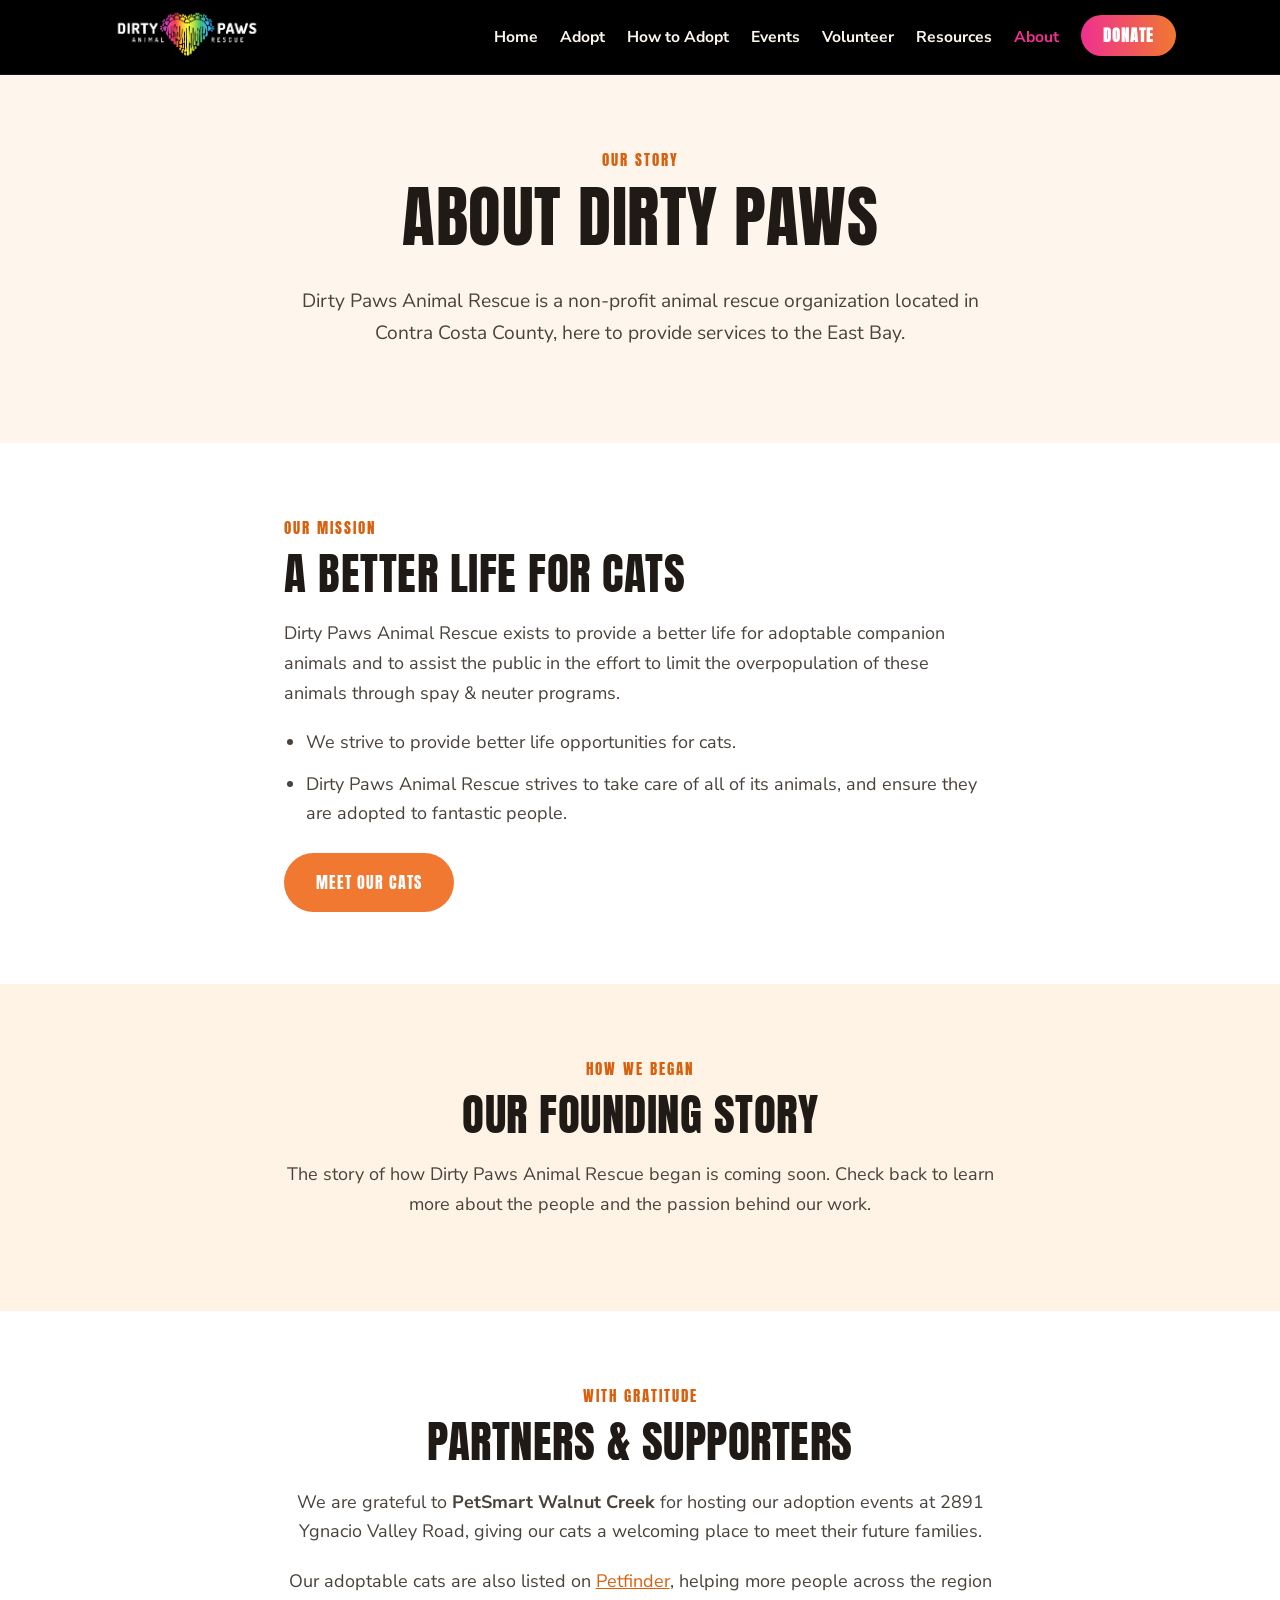
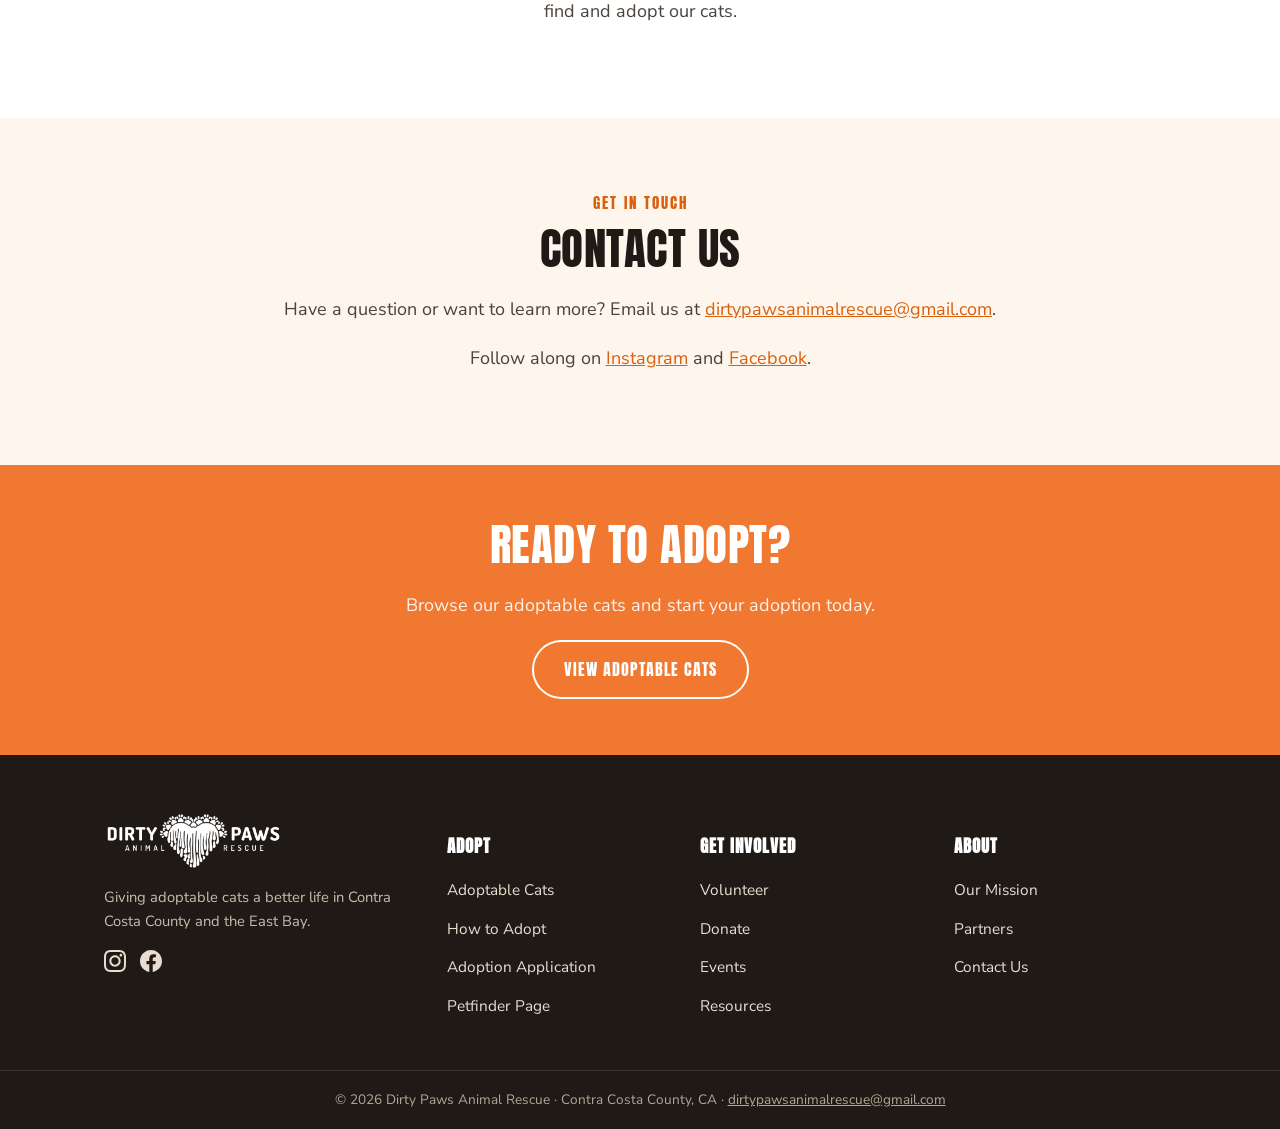
==== about/index.html @ a1828425 "Fix nav wrapping (nowrap), cache-bust assets v=3 (stale-CSS fix)" ====
<!DOCTYPE html>
<html lang="en">
<head>
  <meta charset="UTF-8">
  <meta name="viewport" content="width=device-width, initial-scale=1.0">
  <meta name="robots" content="noindex">
  <title>About Us — Dirty Paws Animal Rescue</title>
  <meta name="description" content="Dirty Paws Animal Rescue is a non-profit cat rescue in Contra Costa County, dedicated to giving adoptable cats a better life and reducing overpopulation.">
  <meta property="og:title" content="About Us — Dirty Paws Animal Rescue">
  <meta property="og:description" content="A non-profit cat rescue in Contra Costa County dedicated to giving adoptable cats a better life.">
  <meta property="og:image" content="../assets/images/cats/cat-05.jpg">
  <meta property="og:type" content="website">
  <link rel="icon" type="image/png" href="../assets/logos/logo-main.png">
  <link rel="preconnect" href="https://fonts.googleapis.com">
  <link rel="preconnect" href="https://fonts.gstatic.com" crossorigin>
  <link href="https://fonts.googleapis.com/css2?family=Anton&family=Nunito+Sans:wght@400;600;700;900&display=swap" rel="stylesheet">
  <link rel="stylesheet" href="../css/new-site.css?v=3">
</head>
<body>

  <header id="site-header"></header>

  <section class="section section-cream">
    <div class="container narrow center">
      <div class="section-label">Our Story</div>
      <h1>About Dirty Paws</h1>
      <p class="lede" style="margin-left:auto;margin-right:auto;">Dirty Paws Animal Rescue is a non-profit animal rescue organization located in Contra Costa County, here to provide services to the East Bay.</p>
    </div>
  </section>

  <!-- Mission -->
  <section class="section section-white">
    <div class="container narrow">
      <div class="section-label">Our Mission</div>
      <h2>A Better Life for Cats</h2>
      <p>Dirty Paws Animal Rescue exists to provide a better life for adoptable companion animals and to assist the public in the effort to limit the overpopulation of these animals through spay &amp; neuter programs.</p>
      <ul class="reciprocal" style="display:block;padding-left:1.2em;">
        <li style="margin-bottom:12px;">We strive to provide better life opportunities for cats.</li>
        <li>Dirty Paws Animal Rescue strives to take care of all of its animals, and ensure they are adopted to fantastic people.</li>
      </ul>
      <div class="btn-row" style="margin-top:24px;">
        <a href="../cats/" class="btn btn-primary">Meet Our Cats</a>
      </div>
    </div>
  </section>

  <!-- Founding story placeholder -->
  <section class="section section-cream-2">
    <div class="container narrow center">
      <div class="section-label">How We Began</div>
      <h2>Our Founding Story</h2>
      <p>The story of how Dirty Paws Animal Rescue began is coming soon. Check back to learn more about the people and the passion behind our work.</p>
    </div>
  </section>

  <!-- Partners -->
  <section class="section section-white" id="partners">
    <div class="container narrow center">
      <div class="section-label">With Gratitude</div>
      <h2>Partners &amp; Supporters</h2>
      <p>We are grateful to <strong>PetSmart Walnut Creek</strong> for hosting our adoption events at 2891 Ygnacio Valley Road, giving our cats a welcoming place to meet their future families.</p>
      <p>Our adoptable cats are also listed on <a href="https://www.petfinder.com/member/us/ca/brentwood/dirty-paws-animal-rescue-ca2823/" target="_blank" rel="noopener">Petfinder</a>, helping more people across the region find and adopt our cats.</p>
    </div>
  </section>

  <!-- Contact -->
  <section class="section section-cream">
    <div class="container narrow center">
      <div class="section-label">Get in Touch</div>
      <h2>Contact Us</h2>
      <p>Have a question or want to learn more? Email us at <a href="mailto:dirtypawsanimalrescue@gmail.com">dirtypawsanimalrescue@gmail.com</a>.</p>
      <p>Follow along on <a href="https://www.instagram.com/dirtypawsanimalrescue" target="_blank" rel="noopener">Instagram</a> and <a href="https://www.facebook.com/dirtypawsanimalrescue" target="_blank" rel="noopener">Facebook</a>.</p>
    </div>
  </section>

  <section class="strip">
    <div class="container">
      <h2>Ready to Adopt?</h2>
      <p>Browse our adoptable cats and start your adoption today.</p>
      <a href="../cats/" class="btn btn-outline">View Adoptable Cats</a>
    </div>
  </section>

  <footer id="site-footer"></footer>
  <script src="../js/new-site.js?v=3"></script>
</body>
</html>
---- css/new-site.css ----
/* =========================================================
   Dirty Paws Animal Rescue — new-site.css
   Street Cats Club model: warm orange on cream, Anton display,
   Nunito Sans body. Low density, generous whitespace.
   ========================================================= */

/* ---- Tokens ---- */
:root {
  --orange:       #f07830;   /* from logo heart */
  --orange-deep:  #d8600f;
  --pink:         #f03090;   /* from logo heart */
  --pink-deep:    #d81b7a;
  --yellow:       #f0d830;   /* from logo heart */
  --green:        #30a878;   /* from logo heart */
  --blue:         #30a8d8;   /* from logo heart */
  --cream:        #fef6ed;
  --cream-2:      #fef3e5;
  --white:        #ffffff;
  --ink:          #1f1a16;
  --ink-soft:     #4a423b;
  --line:         #efe2d3;
  --maxw:         1120px;
  --radius:       14px;
  --shadow:       0 6px 24px rgba(31, 26, 22, 0.08);
}

/* ---- Reset ---- */
*, *::before, *::after { box-sizing: border-box; }
html { scroll-behavior: smooth; }
body {
  margin: 0;
  font-family: "Nunito Sans", -apple-system, BlinkMacSystemFont, "Segoe UI", sans-serif;
  color: var(--ink);
  background: var(--cream);
  line-height: 1.65;
  font-size: 18px;
  -webkit-font-smoothing: antialiased;
}
img { max-width: 100%; display: block; }
a { color: var(--orange-deep); }

h1, h2, h3, .display {
  font-family: "Anton", "Arial Narrow", sans-serif;
  font-weight: 400;
  text-transform: uppercase;
  letter-spacing: 0.5px;
  line-height: 1.05;
  color: var(--ink);
  margin: 0 0 0.5em;
}
h1 { font-size: clamp(2.4rem, 6vw, 4.2rem); }
h2 { font-size: clamp(1.8rem, 4vw, 2.8rem); }
h3 { font-size: clamp(1.15rem, 2vw, 1.4rem); letter-spacing: 0.75px; }

p { margin: 0 0 1.1em; color: var(--ink-soft); }

.container { max-width: var(--maxw); margin: 0 auto; padding: 0 24px; }
.section { padding: 72px 0; }
.section-cream { background: var(--cream); }
.section-cream-2 { background: var(--cream-2); }
.section-white { background: var(--white); }
.section-label {
  font-family: "Anton", sans-serif;
  text-transform: uppercase;
  letter-spacing: 2px;
  color: var(--orange-deep);
  font-size: 0.95rem;
  margin-bottom: 10px;
}
.lede { font-size: 1.2rem; max-width: 720px; }
.center { text-align: center; }
.narrow { max-width: 760px; margin-left: auto; margin-right: auto; }

/* ---- Buttons ---- */
.btn {
  display: inline-block;
  font-family: "Anton", sans-serif;
  text-transform: uppercase;
  letter-spacing: 1px;
  text-decoration: none;
  padding: 14px 30px;
  border-radius: 40px;
  font-size: 1rem;
  transition: transform .12s ease, background .15s ease;
  border: 2px solid transparent;
}
.btn:hover { transform: translateY(-2px); }
.btn-primary { background: var(--orange); color: #fff; }
.btn-primary:hover { background: var(--orange-deep); }
.btn-outline { background: transparent; color: var(--orange-deep); border-color: var(--orange); }
.btn-outline:hover { background: var(--orange); color: #fff; }

/* ---- Header ---- */
.site-header {
  position: sticky;
  top: 0;
  z-index: 100;
  background: #000;
  backdrop-filter: blur(6px);
  border-bottom: 1px solid rgba(255,255,255,0.08);
}
.header-inner {
  display: flex;
  align-items: center;
  justify-content: space-between;
  max-width: var(--maxw);
  margin: 0 auto;
  padding: 10px 24px;
  gap: 16px;
}
.header-logo img { height: 54px; width: auto; }
.nav-links {
  list-style: none;
  display: flex;
  align-items: center;
  gap: 22px;
  margin: 0;
  padding: 0;
}
.nav-links a {
  white-space: nowrap;
  font-family: "Nunito Sans", sans-serif;
  font-weight: 700;
  color: #fef6ed;
  text-decoration: none;
  font-size: 0.98rem;
}
.nav-links a:hover, .nav-links a.active { color: var(--pink); }
.btn-donate {
  background: linear-gradient(90deg, var(--pink) 0%, var(--orange) 100%);
  color: #fff !important;
  padding: 9px 22px;
  border-radius: 40px;
  font-family: "Anton", sans-serif !important;
  text-transform: uppercase;
  letter-spacing: 1px;
}
.btn-donate:hover { background: var(--orange-deep); }
.hamburger {
  display: none;
  flex-direction: column;
  gap: 5px;
  background: none;
  border: 0;
  cursor: pointer;
  padding: 6px;
}
.hamburger span {
  width: 26px; height: 3px; background: #fef6ed; border-radius: 2px;
}

/* ---- Hero ---- */
.hero {
  position: relative;
  min-height: 560px;
  display: flex;
  align-items: center;
  color: #fff;
  background: #2a2018;
}
.hero-bg {
  position: absolute; inset: 0;
  object-fit: cover; width: 100%; height: 100%;
  opacity: 0.55;
}
.hero-overlay {
  position: absolute; inset: 0;
  background: linear-gradient(90deg, rgba(31,26,22,0.78) 0%, rgba(31,26,22,0.30) 100%);
}
.hero-content { position: relative; z-index: 2; max-width: 720px; }
.hero h1 { color: #fff; }
.hero p { color: #fde9da; font-size: 1.3rem; max-width: 560px; }
.hero .btn-row { margin-top: 20px; }

/* ---- Button row ---- */
.btn-row { display: flex; flex-wrap: wrap; gap: 14px; }

/* ---- Impact stats ---- */
.stats {
  display: grid;
  grid-template-columns: repeat(3, 1fr);
  gap: 28px;
  text-align: center;
}
.stat .num {
  font-family: "Anton", sans-serif;
  font-size: clamp(2.2rem, 5vw, 3.4rem);
  color: var(--orange-deep);
  line-height: 1;
}
.stat .label {
  text-transform: uppercase;
  letter-spacing: 1.5px;
  font-weight: 700;
  font-size: 0.9rem;
  color: var(--ink);
  margin-top: 8px;
}
.stat-note {
  text-align: center;
  font-style: italic;
  color: var(--ink-soft);
  margin-top: 26px;
  font-size: 0.95rem;
}

/* ---- 3-step numbered CTA ---- */
.steps {
  display: grid;
  grid-template-columns: repeat(3, 1fr);
  gap: 26px;
  counter-reset: step;
}
.step {
  background: var(--white);
  border: 1px solid var(--line);
  border-radius: var(--radius);
  padding: 32px 26px;
  position: relative;
}
.step .step-num {
  font-family: "Anton", sans-serif;
  font-size: 2.6rem;
  color: var(--orange);
  line-height: 1;
  margin-bottom: 10px;
}
.step h3 { margin-bottom: 8px; }
.step p { margin-bottom: 0; }
.step a { font-weight: 700; }

/* ---- Reciprocal two-column ---- */
.reciprocal {
  display: grid;
  grid-template-columns: 1fr 1fr;
  gap: 26px;
}
.reciprocal .col {
  background: var(--white);
  border: 1px solid var(--line);
  border-radius: var(--radius);
  padding: 32px;
}
.reciprocal .col h3 { color: var(--orange-deep); }
.reciprocal ul { padding-left: 1.1em; margin: 0; }
.reciprocal li { margin-bottom: 10px; color: var(--ink-soft); }

/* ---- Card grid (cats, events) ---- */
.card-grid {
  display: grid;
  grid-template-columns: repeat(auto-fill, minmax(240px, 1fr));
  gap: 22px;
}
.photo-card {
  background: var(--white);
  border: 1px solid var(--line);
  border-radius: var(--radius);
  overflow: hidden;
  box-shadow: var(--shadow);
  transition: transform .15s ease;
}
.photo-card:hover { transform: translateY(-4px); }
.photo-card img { aspect-ratio: 1 / 1; object-fit: cover; width: 100%; }
.photo-card .body { padding: 16px; }

/* ---- Cats grid ---- */
.cats-grid {
  display: grid;
  grid-template-columns: repeat(auto-fill, minmax(220px, 1fr));
  gap: 18px;
}
.cat-tile {
  display: block;
  border-radius: var(--radius);
  overflow: hidden;
  position: relative;
  border: 1px solid var(--line);
  box-shadow: var(--shadow);
  transition: transform .15s ease;
}
.cat-tile:hover { transform: translateY(-4px); }
.cat-tile img { aspect-ratio: 1 / 1; object-fit: cover; width: 100%; }
.cat-tile .cat-cta {
  position: absolute; bottom: 0; left: 0; right: 0;
  background: linear-gradient(0deg, rgba(31,26,22,0.85), rgba(31,26,22,0));
  color: #fff; padding: 28px 14px 12px;
  font-family: "Anton", sans-serif; text-transform: uppercase; letter-spacing: 1px;
  font-size: 0.95rem; opacity: 0; transition: opacity .15s ease;
}
.cat-tile:hover .cat-cta { opacity: 1; }

/* ---- Events ---- */
.event-feature {
  display: grid;
  grid-template-columns: 0.9fr 1.1fr;
  gap: 36px;
  align-items: center;
  background: var(--white);
  border: 1px solid var(--line);
  border-radius: var(--radius);
  padding: 32px;
  box-shadow: var(--shadow);
}
.event-feature img { border-radius: 10px; }
.event-meta { font-size: 1.15rem; }
.event-meta strong { display: block; font-size: 1.4rem; color: var(--ink); }

.poster-grid {
  display: grid;
  grid-template-columns: repeat(auto-fill, minmax(180px, 1fr));
  gap: 18px;
}
.poster-grid img {
  border-radius: 10px;
  border: 1px solid var(--line);
  box-shadow: var(--shadow);
}

/* ---- FAQ ---- */
.faq { max-width: 800px; margin: 0 auto; }
.faq-item {
  background: var(--white);
  border: 1px solid var(--line);
  border-radius: var(--radius);
  padding: 22px 26px;
  margin-bottom: 14px;
}
.faq-item h3 { font-size: 1.15rem; margin-bottom: 6px; }
.faq-item p { margin-bottom: 0; }

/* ---- Donate ---- */
.donate-box {
  background: var(--white);
  border: 2px solid var(--orange);
  border-radius: var(--radius);
  padding: 40px;
  text-align: center;
  max-width: 640px;
  margin: 0 auto;
}
.donate-box .paypal-btn img { max-width: 260px; margin: 0 auto 14px; }
.donate-note { font-size: 0.9rem; color: var(--ink-soft); font-style: italic; }

/* ---- Strip CTA ---- */
.strip {
  background: var(--orange);
  color: #fff;
  text-align: center;
  padding: 56px 24px;
}
.strip h2 { color: #fff; }
.strip p { color: #fff2e8; }
.strip .btn-outline { color: #fff; border-color: #fff; }
.strip .btn-outline:hover { background: #fff; color: var(--orange-deep); }

/* ---- Quick links (home) ---- */
.quick-links-grid {
  display: grid;
  grid-template-columns: repeat(3, 1fr);
  gap: 24px;
}
.quick-card {
  background: var(--white);
  border: 1px solid var(--line);
  border-radius: var(--radius);
  padding: 32px 26px;
  text-decoration: none;
  text-align: center;
  display: block;
  transition: transform .15s ease;
}
.quick-card:hover { transform: translateY(-4px); }
.quick-card img { width: 64px; height: 64px; object-fit: contain; margin: 0 auto 14px; }
.quick-card h3 { margin-bottom: 8px; }
.quick-card p { margin-bottom: 0; color: var(--ink-soft); }

/* ---- Footer ---- */
.site-footer {
  background: var(--ink);
  color: #e9ddd0;
  padding: 56px 0 0;
}
.footer-grid {
  display: grid;
  grid-template-columns: 1.4fr 1fr 1fr 1fr;
  gap: 32px;
  max-width: var(--maxw);
  margin: 0 auto;
  padding: 0 24px 40px;
}
.footer-col h4 {
  font-family: "Anton", sans-serif;
  text-transform: uppercase;
  letter-spacing: 1px;
  color: #fff;
  font-size: 1.05rem;
  margin-bottom: 14px;
}
.footer-col ul { list-style: none; margin: 0; padding: 0; }
.footer-col li { margin-bottom: 9px; }
.footer-col a { color: #e9ddd0; text-decoration: none; font-size: 0.96rem; }
.footer-col a:hover { color: var(--orange); }
.footer-brand img { height: 60px; margin-bottom: 14px; filter: brightness(0) invert(1); }
.footer-brand p { color: #c9bcab; font-size: 0.92rem; }
.footer-social { display: flex; gap: 14px; margin-top: 6px; }
.footer-social a { color: #e9ddd0; }
.footer-social a:hover { color: var(--orange); }
.footer-bottom {
  border-top: 1px solid #3a322a;
  text-align: center;
  padding: 18px 24px;
  font-size: 0.85rem;
  color: #b3a796;
}

/* ---- Hero slideshow layering ---- */
.hero-slide { transition: opacity 1.2s ease; opacity: 0; }
.hero-slide:first-of-type { opacity: 1; }

/* ---- Lightbox ---- */
#lightbox {
  display: none;
  position: fixed; inset: 0;
  background: rgba(20, 16, 13, 0.92);
  z-index: 200;
  align-items: center; justify-content: center;
  padding: 30px; cursor: zoom-out;
}
#lightbox.open { display: flex; }
#lightbox img { max-width: 90vw; max-height: 88vh; border-radius: 8px; }

/* ---- Responsive ---- */
@media (max-width: 860px) {
  .nav-links {
    display: none;
    position: absolute;
    top: 100%; left: 0; right: 0;
    flex-direction: column;
    align-items: flex-start;
    gap: 4px;
    background: #000;
    padding: 16px 24px;
    border-bottom: 1px solid rgba(255,255,255,0.08);
  }
  .nav-links.open { display: flex; }
  .hamburger { display: flex; }
  .stats, .steps, .reciprocal, .quick-links-grid { grid-template-columns: 1fr; }
  .event-feature { grid-template-columns: 1fr; }
  .footer-grid { grid-template-columns: 1fr 1fr; }
}
@media (max-width: 520px) {
  .footer-grid { grid-template-columns: 1fr; }
  .section { padding: 52px 0; }
}

/* logo-rainbow step numbers */
.step:nth-child(1) .step-num { background: var(--pink); }
.step:nth-child(2) .step-num { background: var(--orange); }
.step:nth-child(3) .step-num { background: var(--green); }
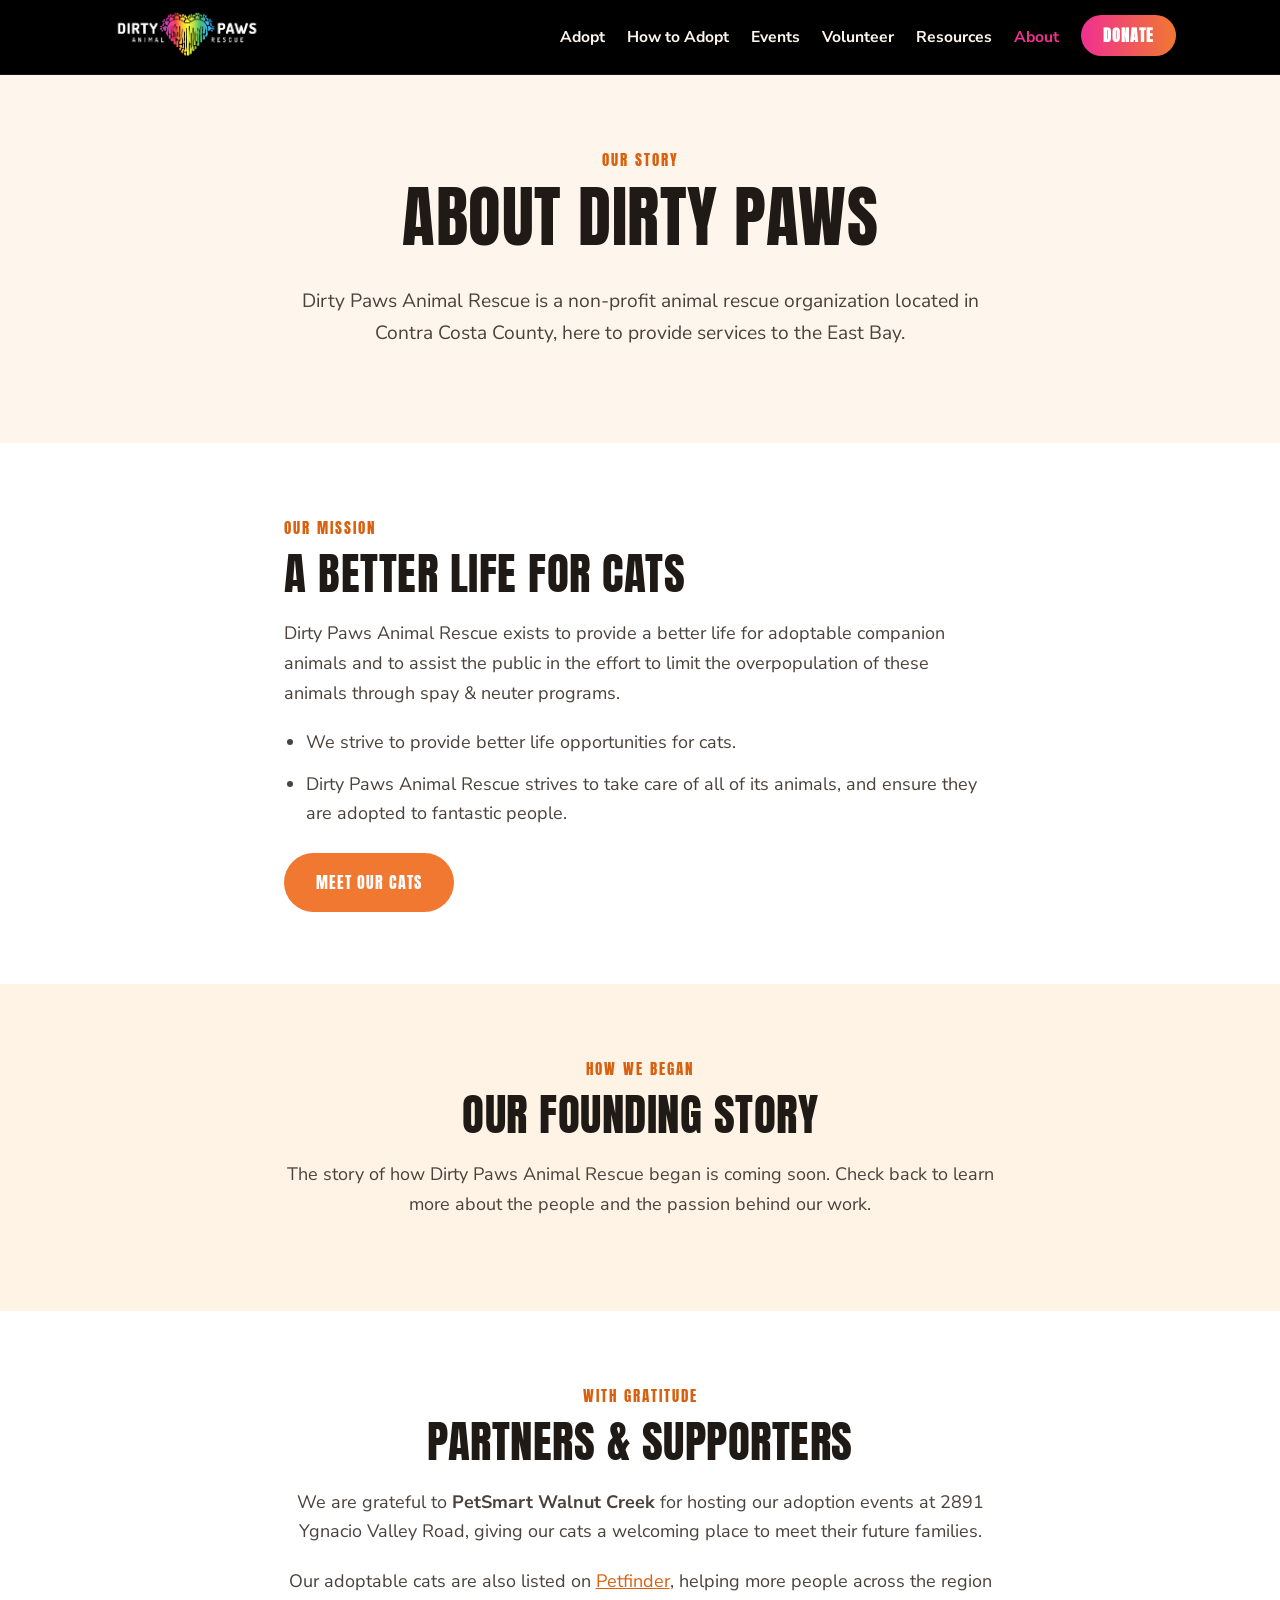
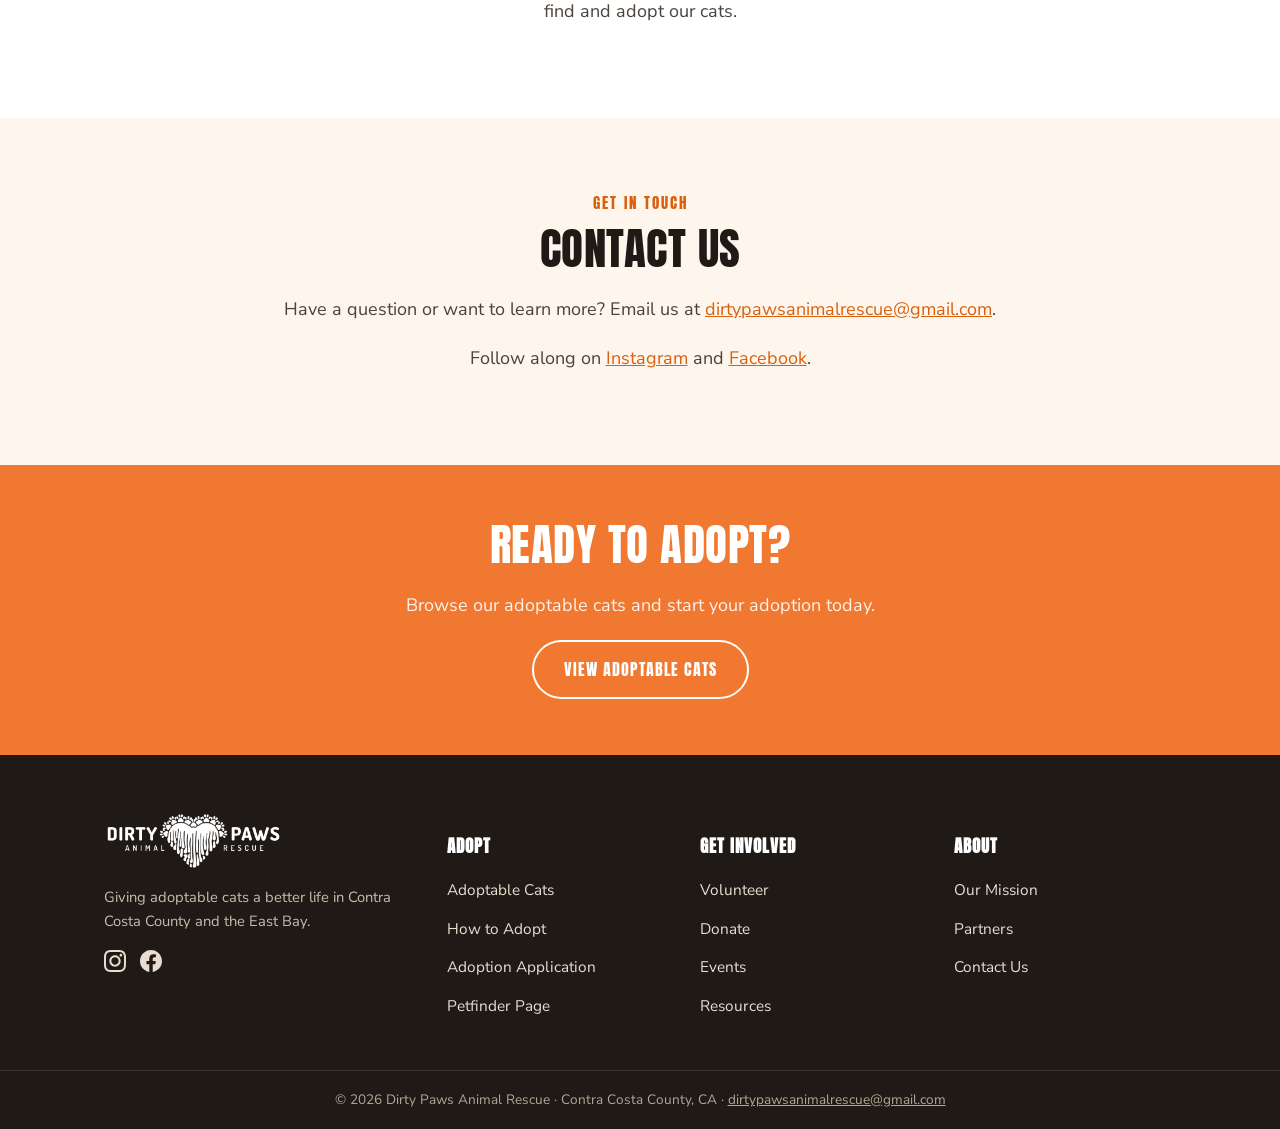
==== commit e89754fc: "Nav: remove Home (logo = home), Adopt first, cache v=4" ====
--- a/about/index.html
+++ b/about/index.html
@@ -14,7 +14,7 @@
   <link rel="preconnect" href="https://fonts.googleapis.com">
   <link rel="preconnect" href="https://fonts.gstatic.com" crossorigin>
   <link href="https://fonts.googleapis.com/css2?family=Anton&family=Nunito+Sans:wght@400;600;700;900&display=swap" rel="stylesheet">
-  <link rel="stylesheet" href="../css/new-site.css?v=3">
+  <link rel="stylesheet" href="../css/new-site.css?v=4">
 </head>
 <body>
 
@@ -82,6 +82,6 @@
   </section>
 
   <footer id="site-footer"></footer>
-  <script src="../js/new-site.js?v=3"></script>
+  <script src="../js/new-site.js?v=4"></script>
 </body>
 </html>
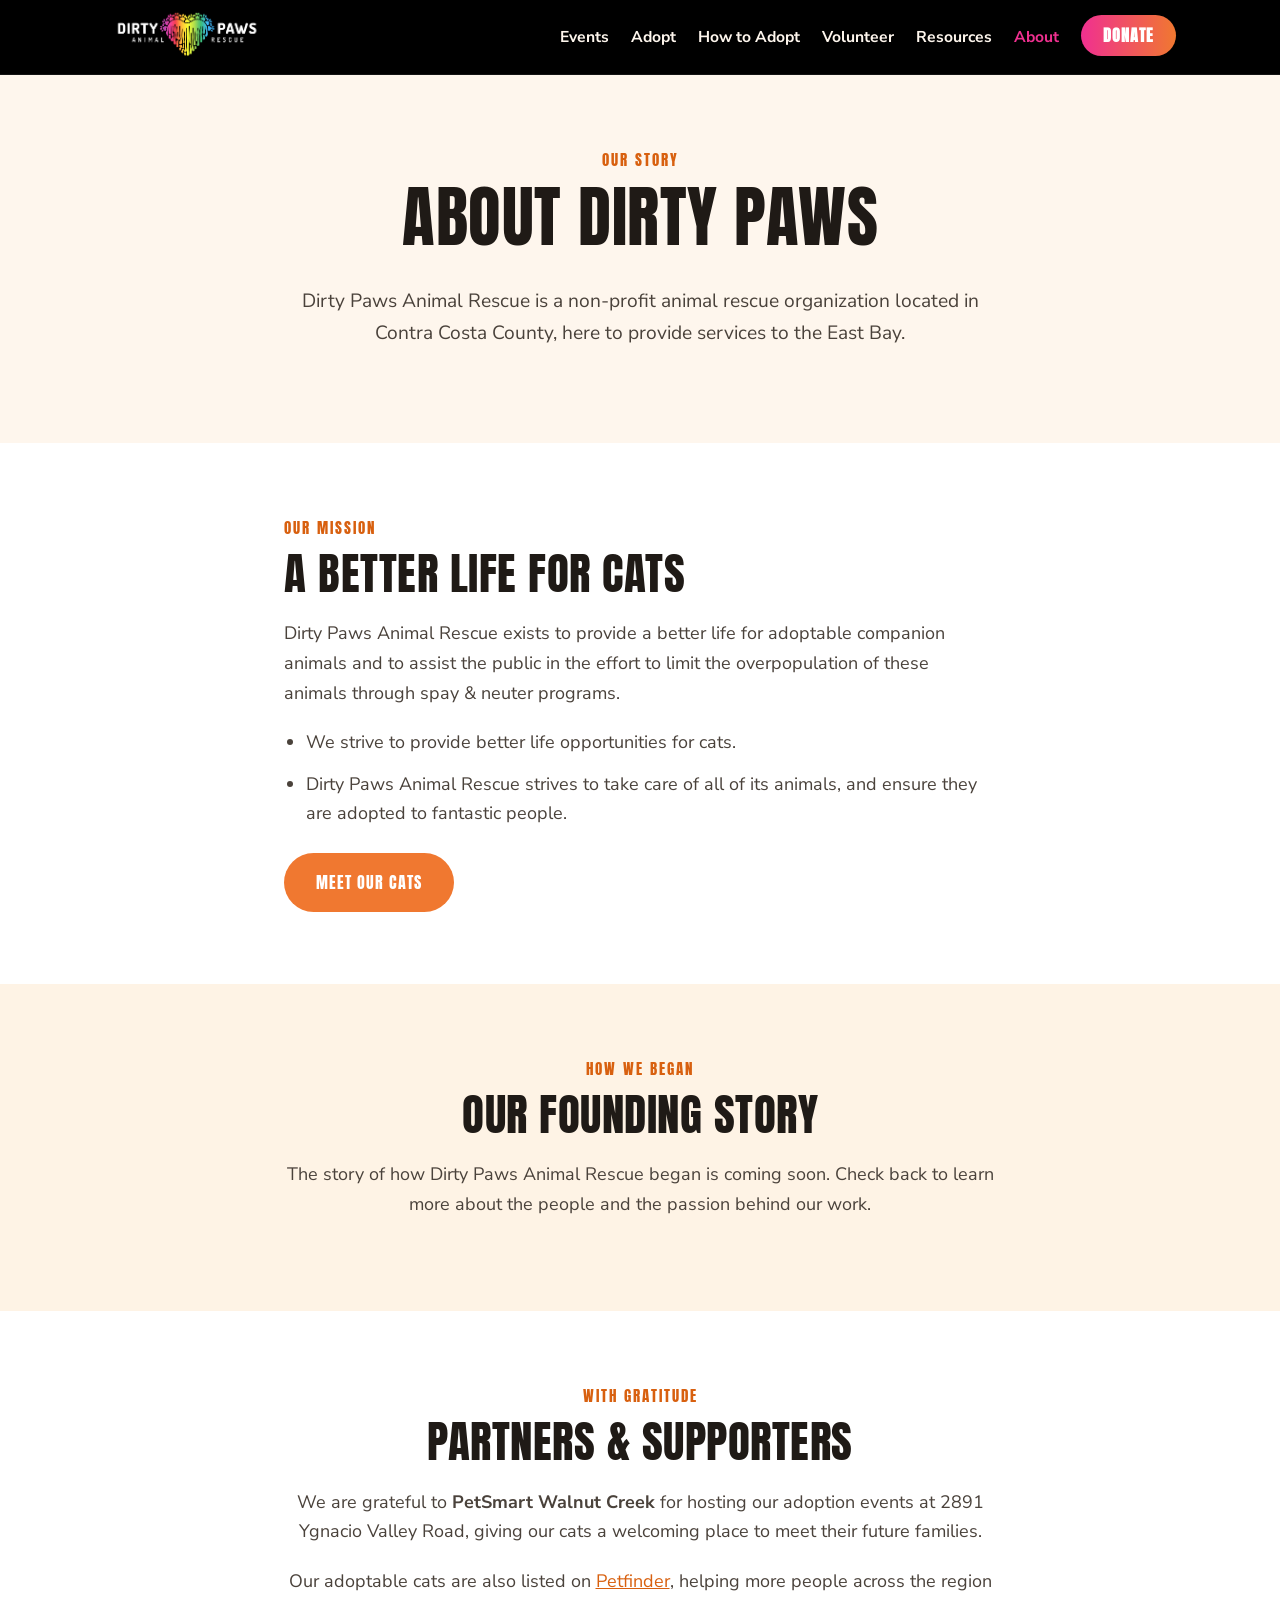
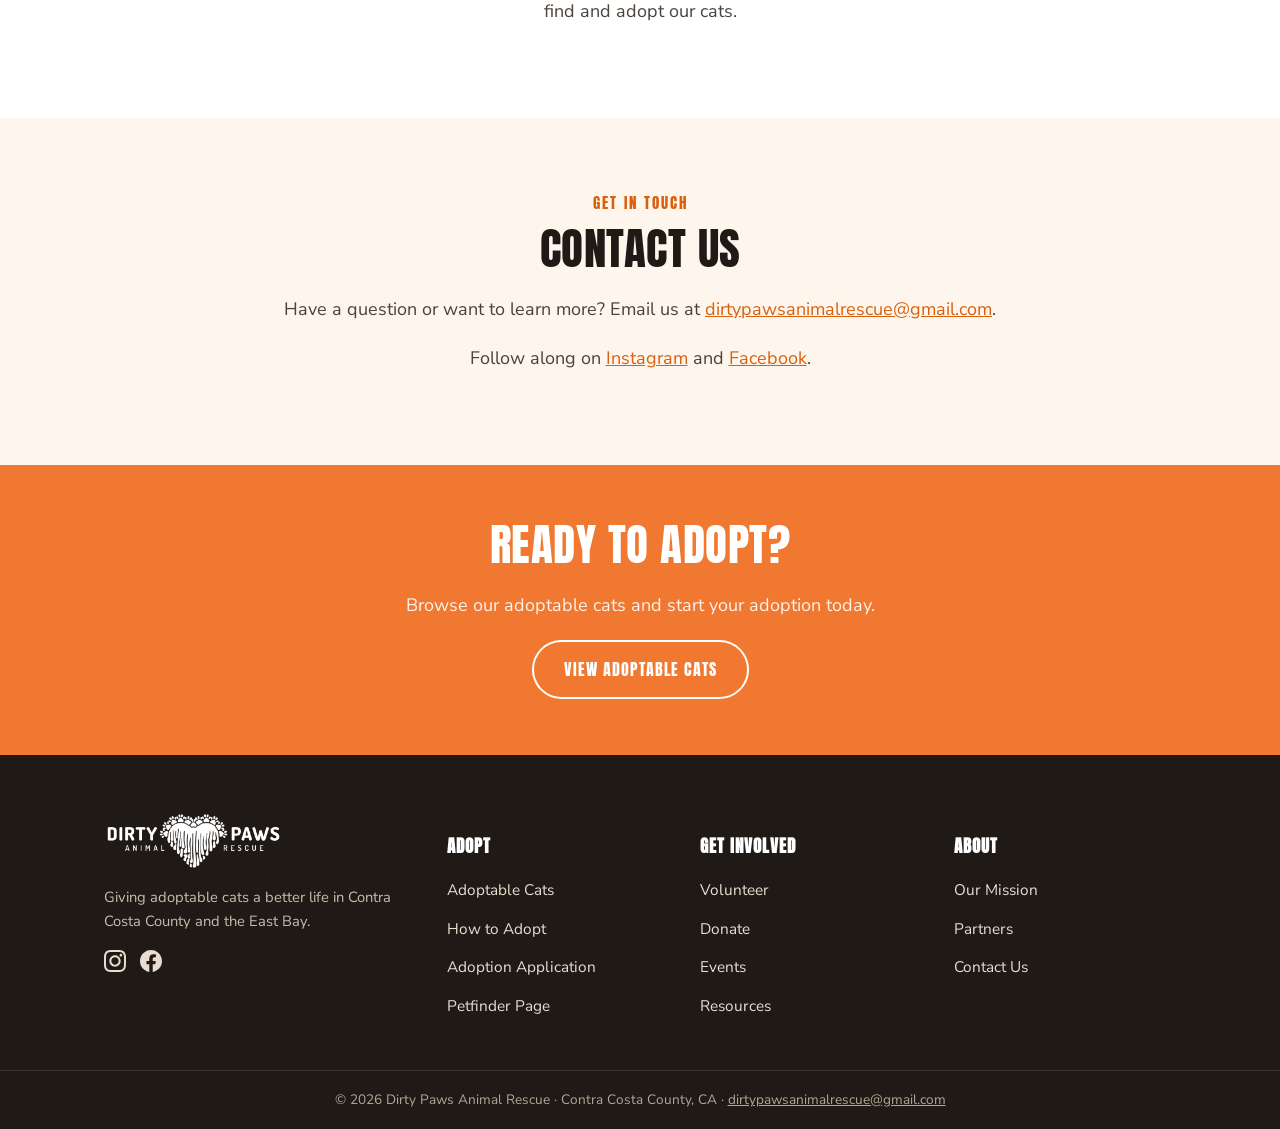
==== commit cb29435f: "Nav order: Events first after logo" ====
--- a/about/index.html
+++ b/about/index.html
@@ -14,7 +14,7 @@
   <link rel="preconnect" href="https://fonts.googleapis.com">
   <link rel="preconnect" href="https://fonts.gstatic.com" crossorigin>
   <link href="https://fonts.googleapis.com/css2?family=Anton&family=Nunito+Sans:wght@400;600;700;900&display=swap" rel="stylesheet">
-  <link rel="stylesheet" href="../css/new-site.css?v=4">
+  <link rel="stylesheet" href="../css/new-site.css?v=5">
 </head>
 <body>
 
@@ -82,6 +82,6 @@
   </section>
 
   <footer id="site-footer"></footer>
-  <script src="../js/new-site.js?v=4"></script>
+  <script src="../js/new-site.js?v=5"></script>
 </body>
 </html>
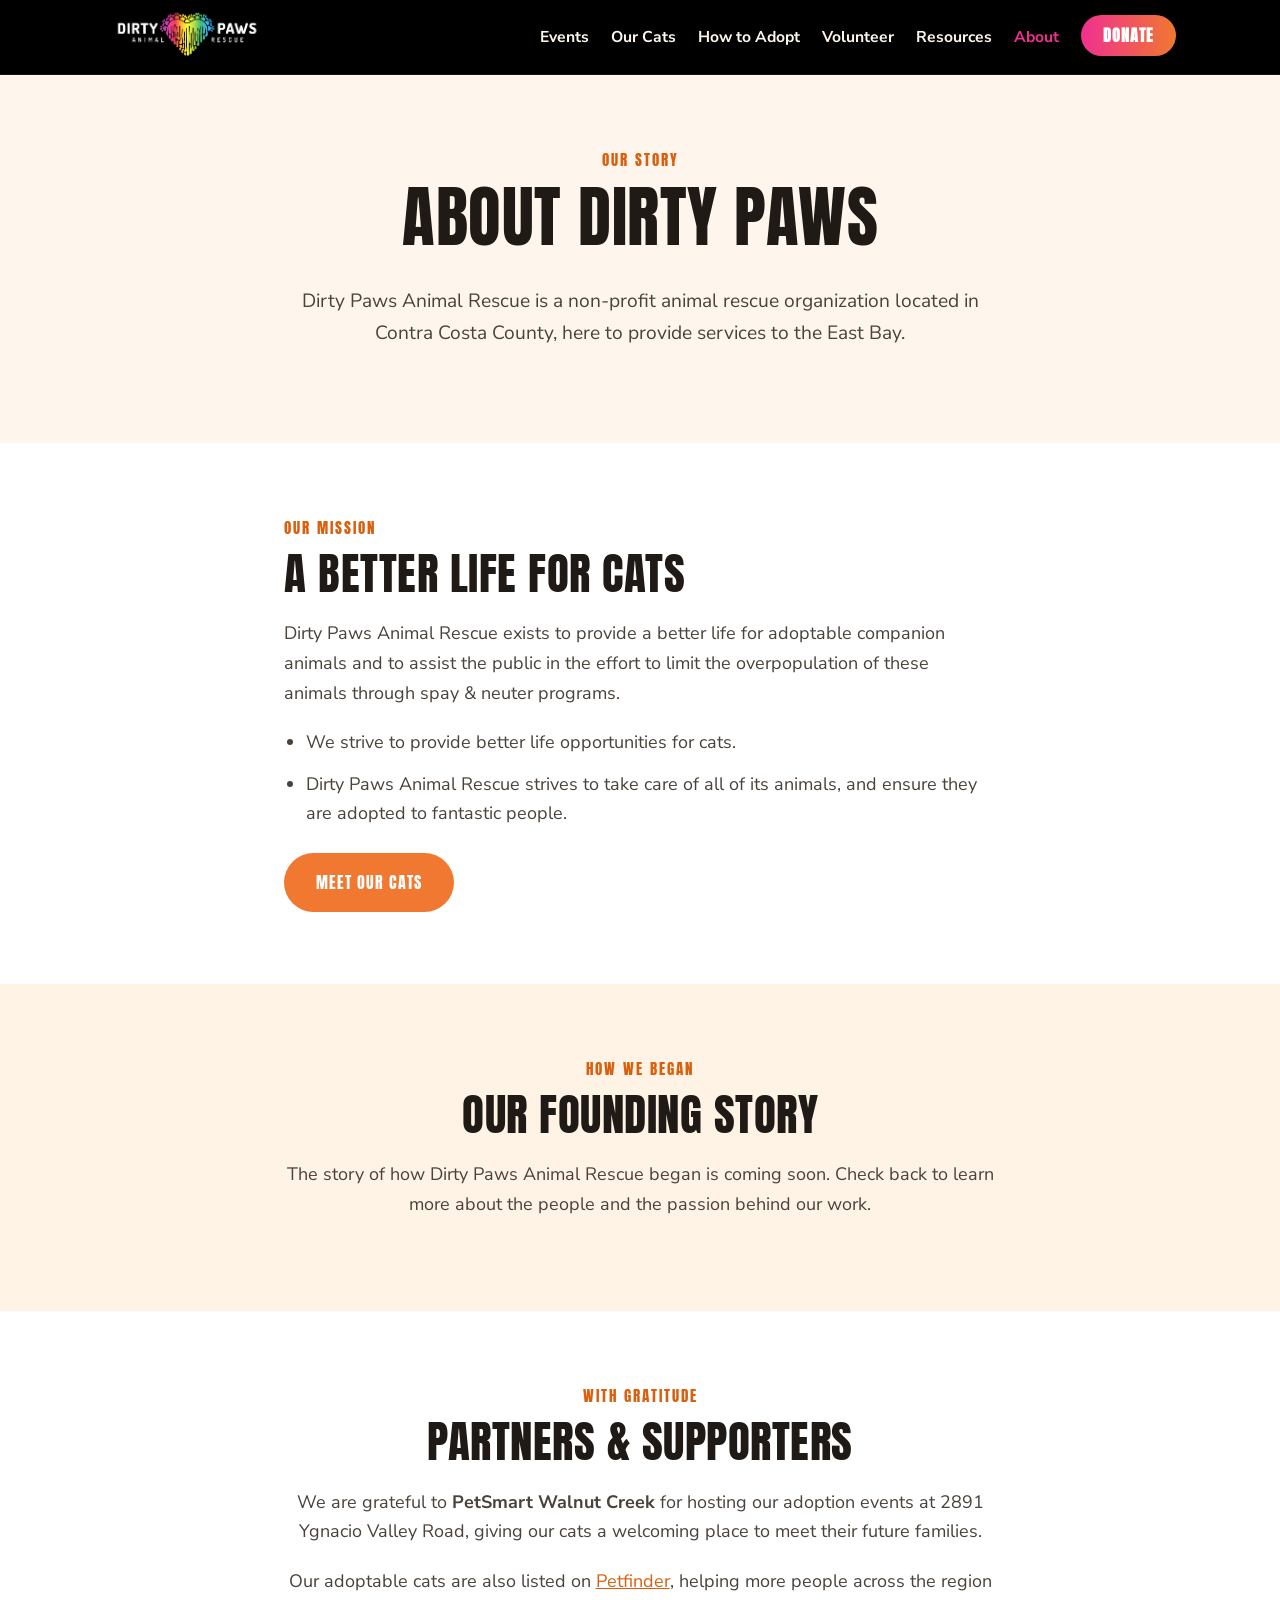
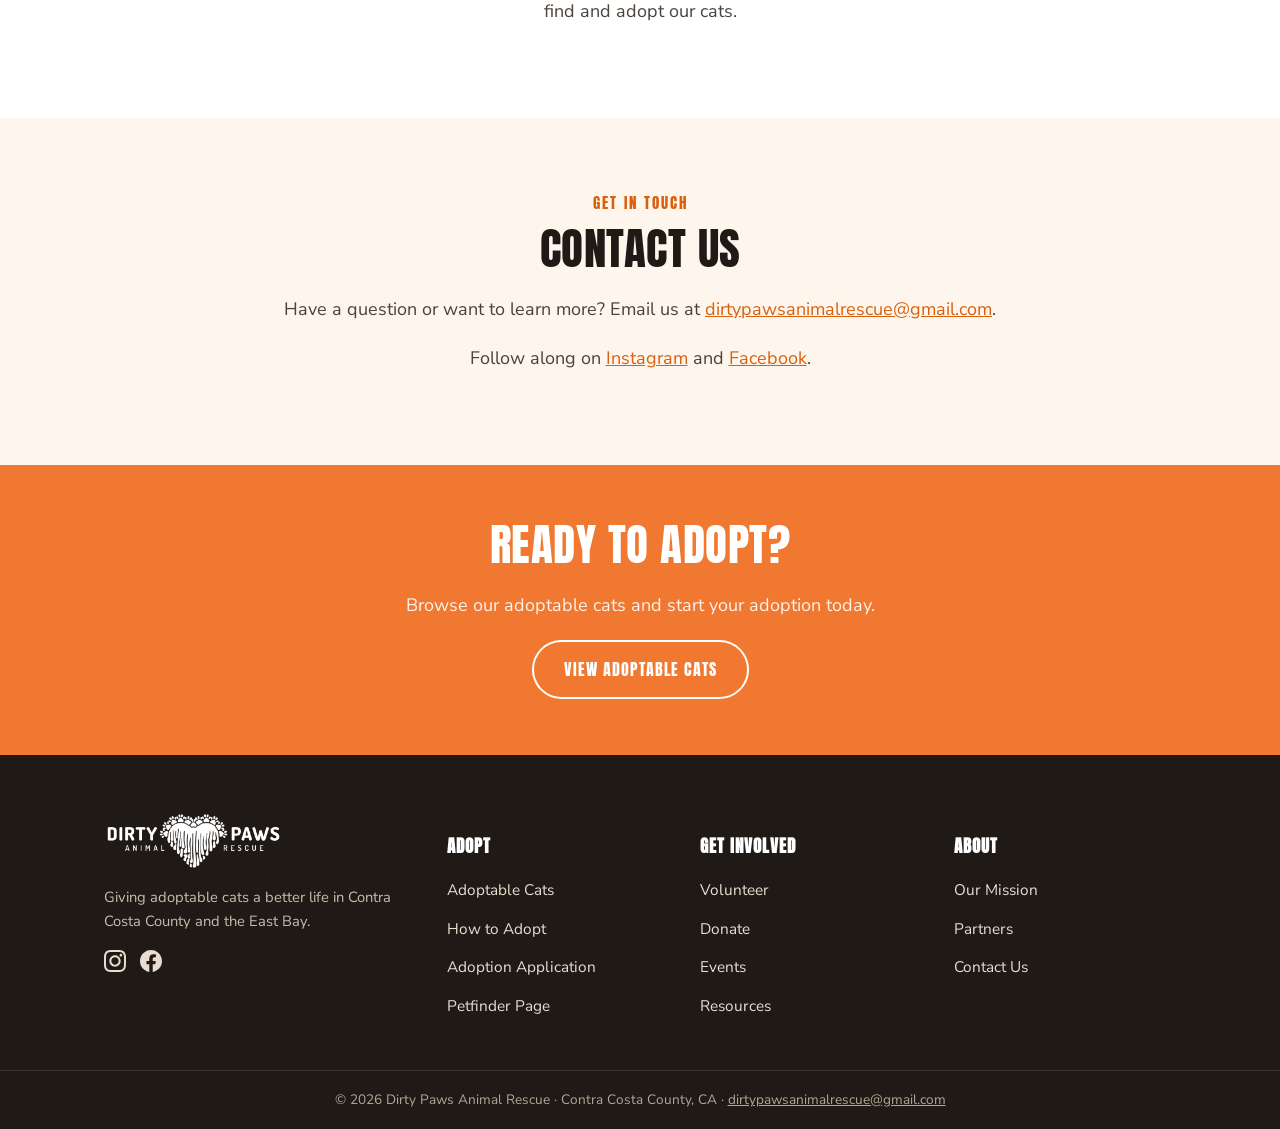
==== commit b314aa4e: "Nav: rename Adopt to Our Cats" ====
--- a/about/index.html
+++ b/about/index.html
@@ -14,7 +14,7 @@
   <link rel="preconnect" href="https://fonts.googleapis.com">
   <link rel="preconnect" href="https://fonts.gstatic.com" crossorigin>
   <link href="https://fonts.googleapis.com/css2?family=Anton&family=Nunito+Sans:wght@400;600;700;900&display=swap" rel="stylesheet">
-  <link rel="stylesheet" href="../css/new-site.css?v=5">
+  <link rel="stylesheet" href="../css/new-site.css?v=6">
 </head>
 <body>
 
@@ -82,6 +82,6 @@
   </section>
 
   <footer id="site-footer"></footer>
-  <script src="../js/new-site.js?v=5"></script>
+  <script src="../js/new-site.js?v=6"></script>
 </body>
 </html>
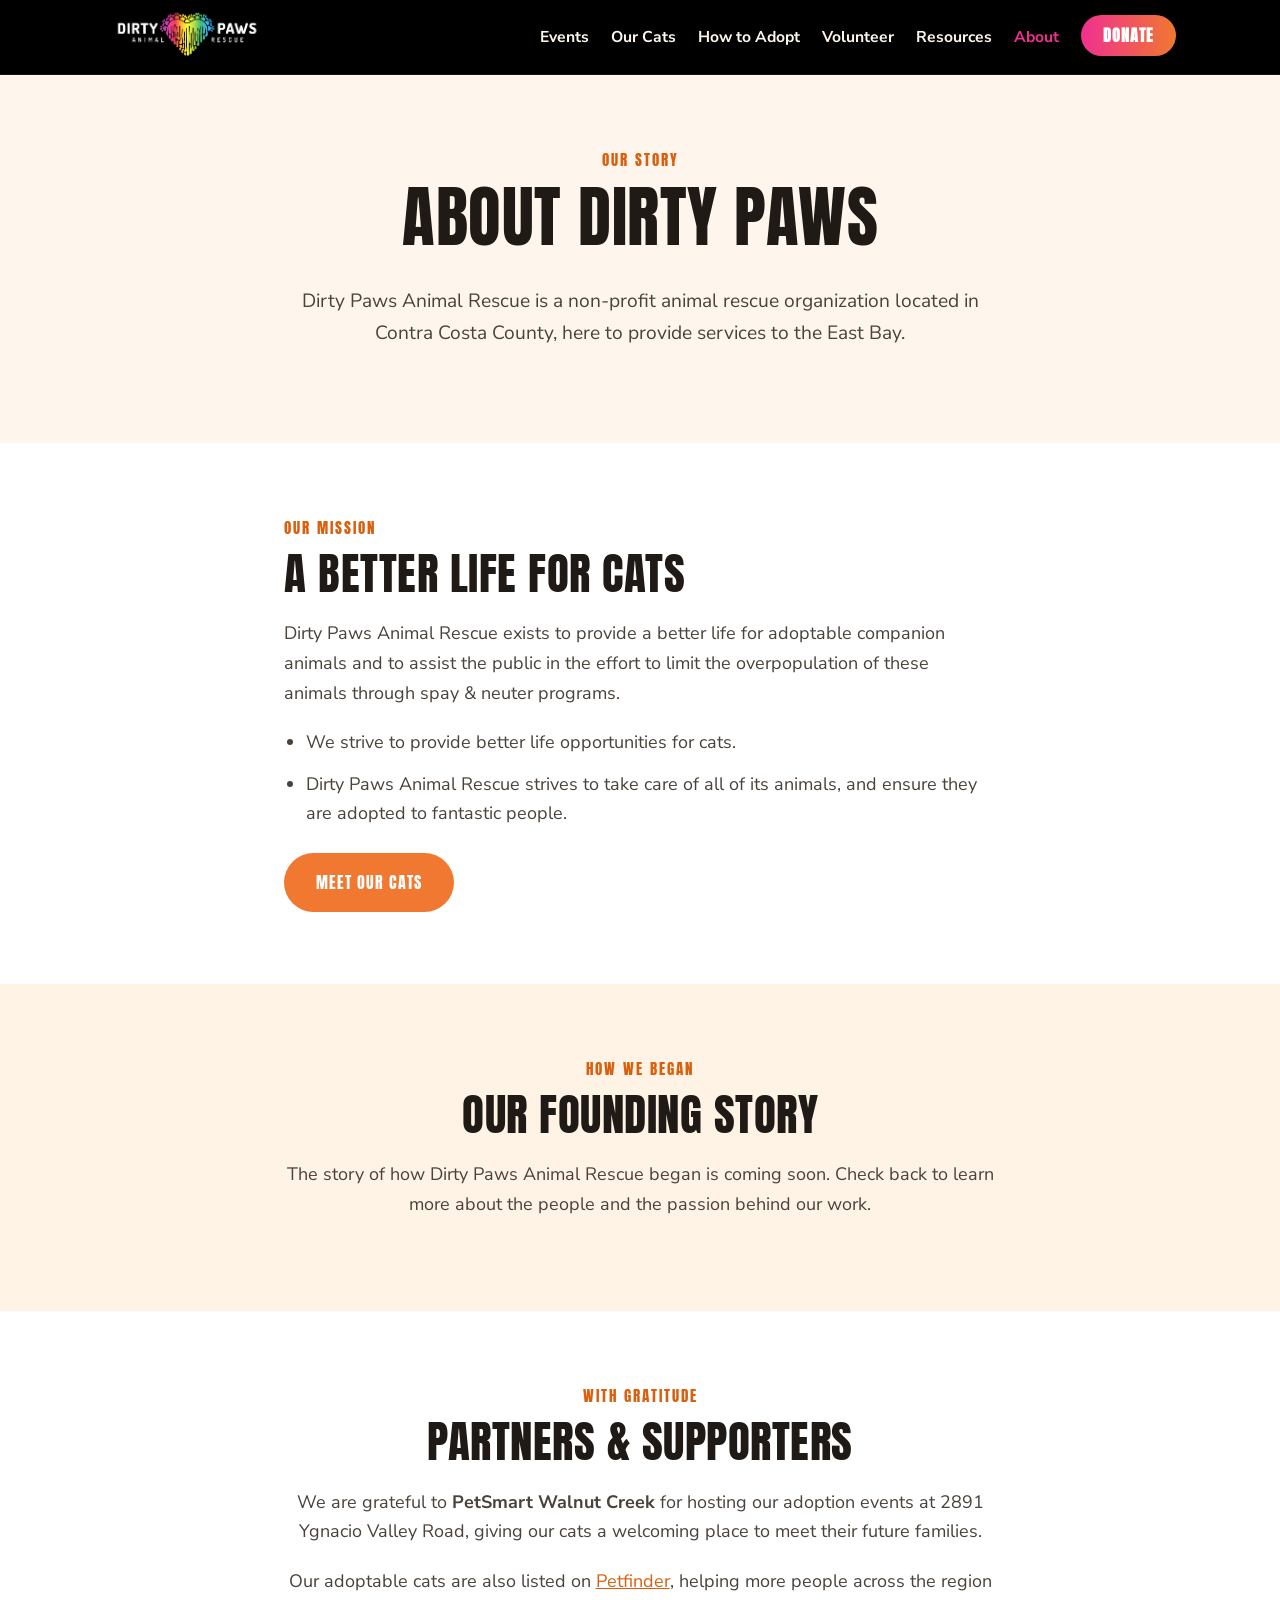
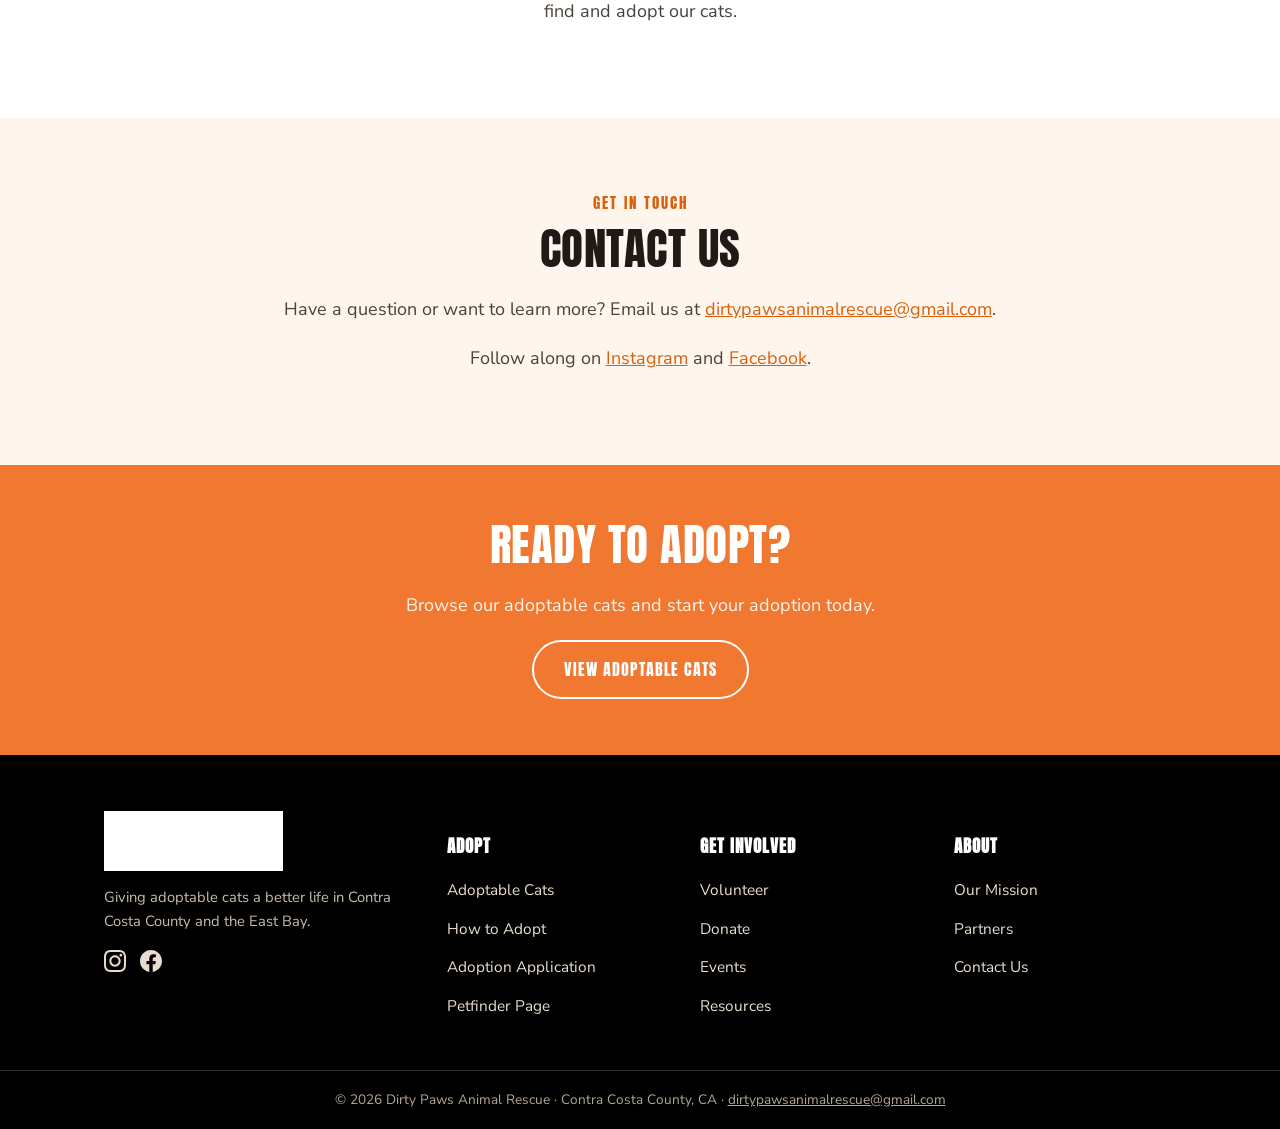
==== commit 7e457487: "Footer: full colored wordmark logo (logo-dark lockup) on pure-black footer matching header" ====
--- a/about/index.html
+++ b/about/index.html
@@ -14,7 +14,7 @@
   <link rel="preconnect" href="https://fonts.googleapis.com">
   <link rel="preconnect" href="https://fonts.gstatic.com" crossorigin>
   <link href="https://fonts.googleapis.com/css2?family=Anton&family=Nunito+Sans:wght@400;600;700;900&display=swap" rel="stylesheet">
-  <link rel="stylesheet" href="../css/new-site.css?v=6">
+  <link rel="stylesheet" href="../css/new-site.css?v=8">
 </head>
 <body>
 
@@ -82,6 +82,6 @@
   </section>
 
   <footer id="site-footer"></footer>
-  <script src="../js/new-site.js?v=6"></script>
+  <script src="../js/new-site.js?v=8"></script>
 </body>
 </html>
--- a/css/new-site.css
+++ b/css/new-site.css
@@ -376,7 +376,7 @@
 
 /* ---- Footer ---- */
 .site-footer {
-  background: var(--ink);
+  background: #000;
   color: #e9ddd0;
   padding: 56px 0 0;
 }
@@ -457,3 +457,25 @@
 .step:nth-child(1) .step-num { background: var(--pink); }
 .step:nth-child(2) .step-num { background: var(--orange); }
 .step:nth-child(3) .step-num { background: var(--green); }
+
+/* ---- Petfinder live-feed cards (mockup; becomes API-driven) ---- */
+.pf-pending {
+  display: flex; align-items: center; gap: 12px;
+  background: #fff; border: 2px dashed var(--blue); border-radius: var(--radius);
+  padding: 14px 20px; margin: 0 auto 30px; max-width: 720px;
+  font-family: "Nunito Sans", sans-serif; font-size: 0.95rem; color: var(--ink-soft);
+}
+.pf-pending .dot { width: 12px; height: 12px; border-radius: 50%; background: var(--blue); flex: 0 0 auto; animation: pfpulse 1.6s infinite; }
+@keyframes pfpulse { 0%,100% { opacity: 1; } 50% { opacity: 0.3; } }
+.pf-grid { display: grid; grid-template-columns: repeat(3, 1fr); gap: 26px; margin-bottom: 36px; }
+.pf-card { background: #fff; border-radius: var(--radius); overflow: hidden; box-shadow: var(--shadow); display: flex; flex-direction: column; }
+.pf-card img { width: 100%; aspect-ratio: 1 / 1; object-fit: cover; }
+.pf-card-body { padding: 18px 20px 22px; display: flex; flex-direction: column; gap: 10px; }
+.pf-name { font-family: "Anton", sans-serif; font-size: 1.5rem; letter-spacing: 0.5px; text-transform: uppercase; color: var(--ink); }
+.pf-name .pending-slot { color: #b9aa9a; }
+.pf-chips { display: flex; flex-wrap: wrap; gap: 6px; }
+.pf-chip { font-family: "Nunito Sans", sans-serif; font-size: 0.78rem; font-weight: 700; padding: 3px 10px; border-radius: 20px; background: var(--cream-2); color: var(--ink-soft); }
+.pf-bio { font-size: 0.95rem; color: var(--ink-soft); line-height: 1.5; min-height: 2.9em; }
+.pf-bio.pending-slot { font-style: italic; color: #b9aa9a; }
+.pf-card .btn { margin-top: auto; text-align: center; }
+@media (max-width: 860px) { .pf-grid { grid-template-columns: 1fr; } }
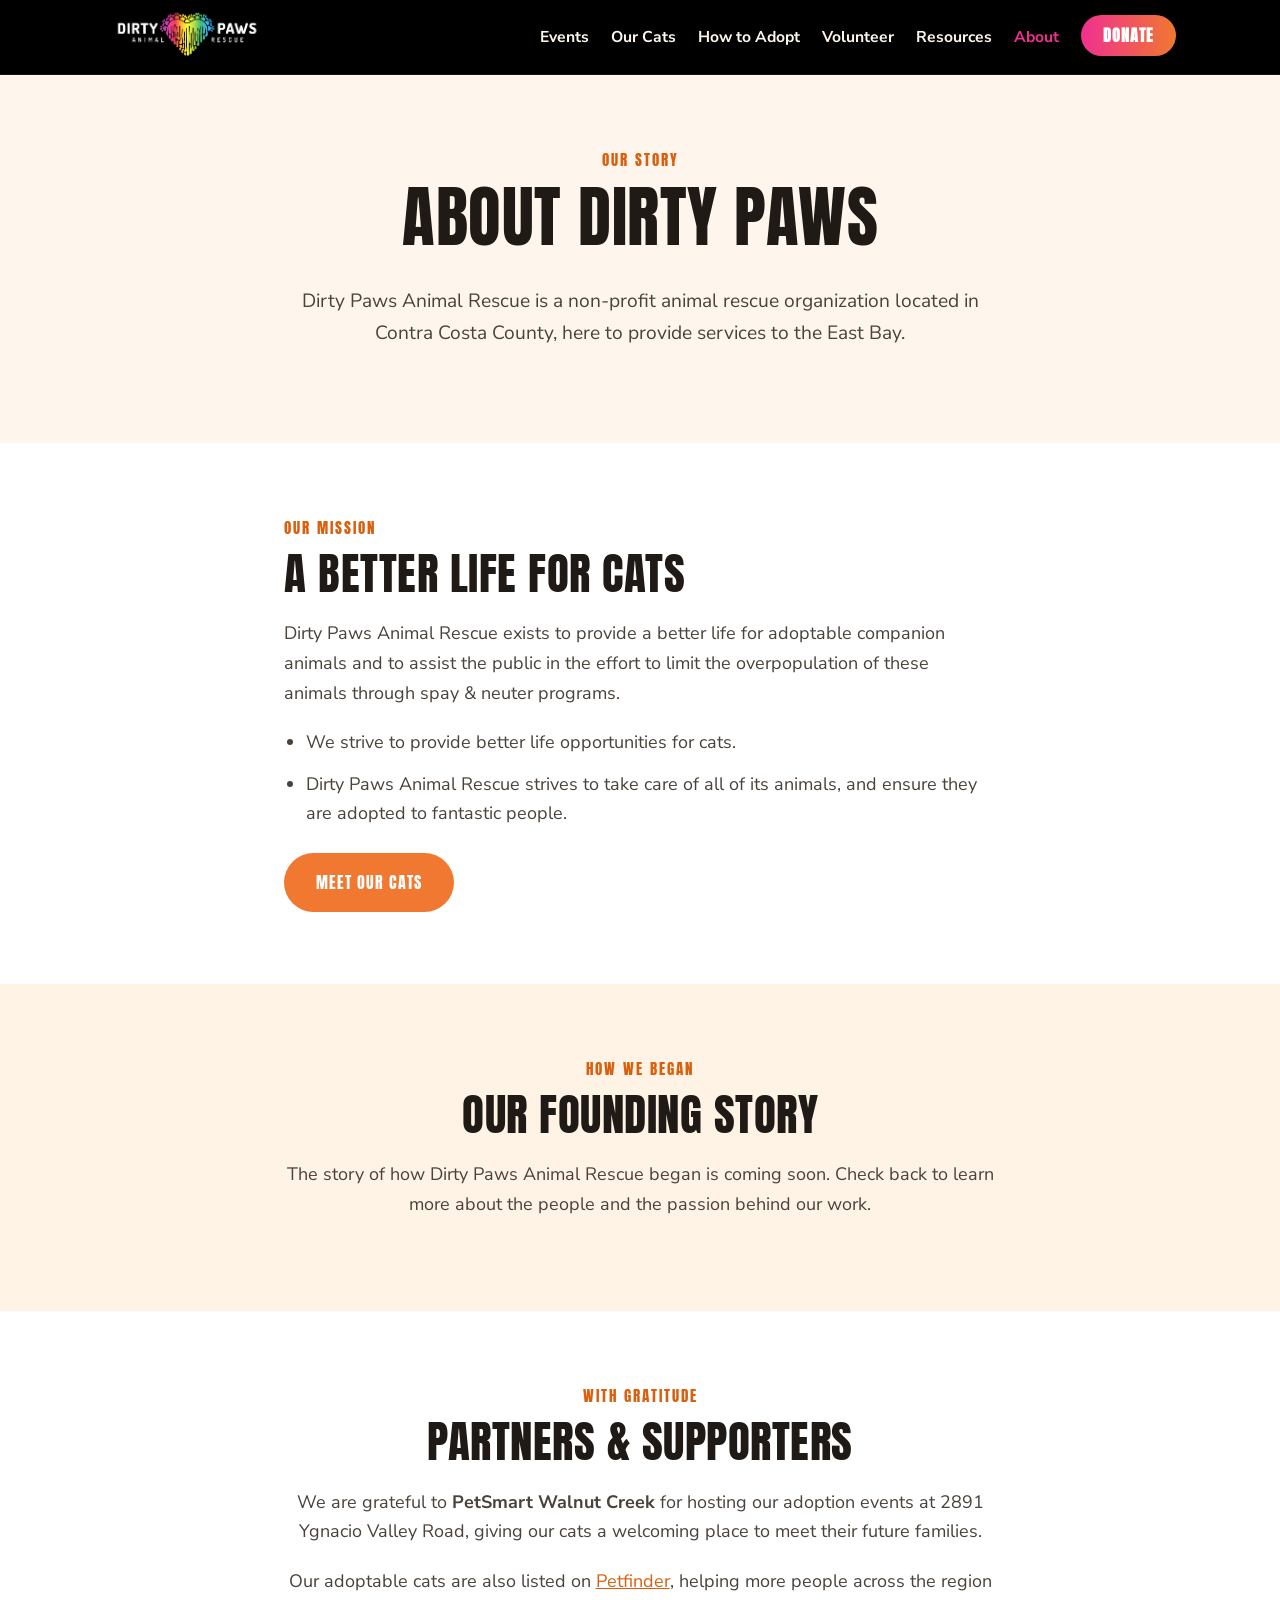
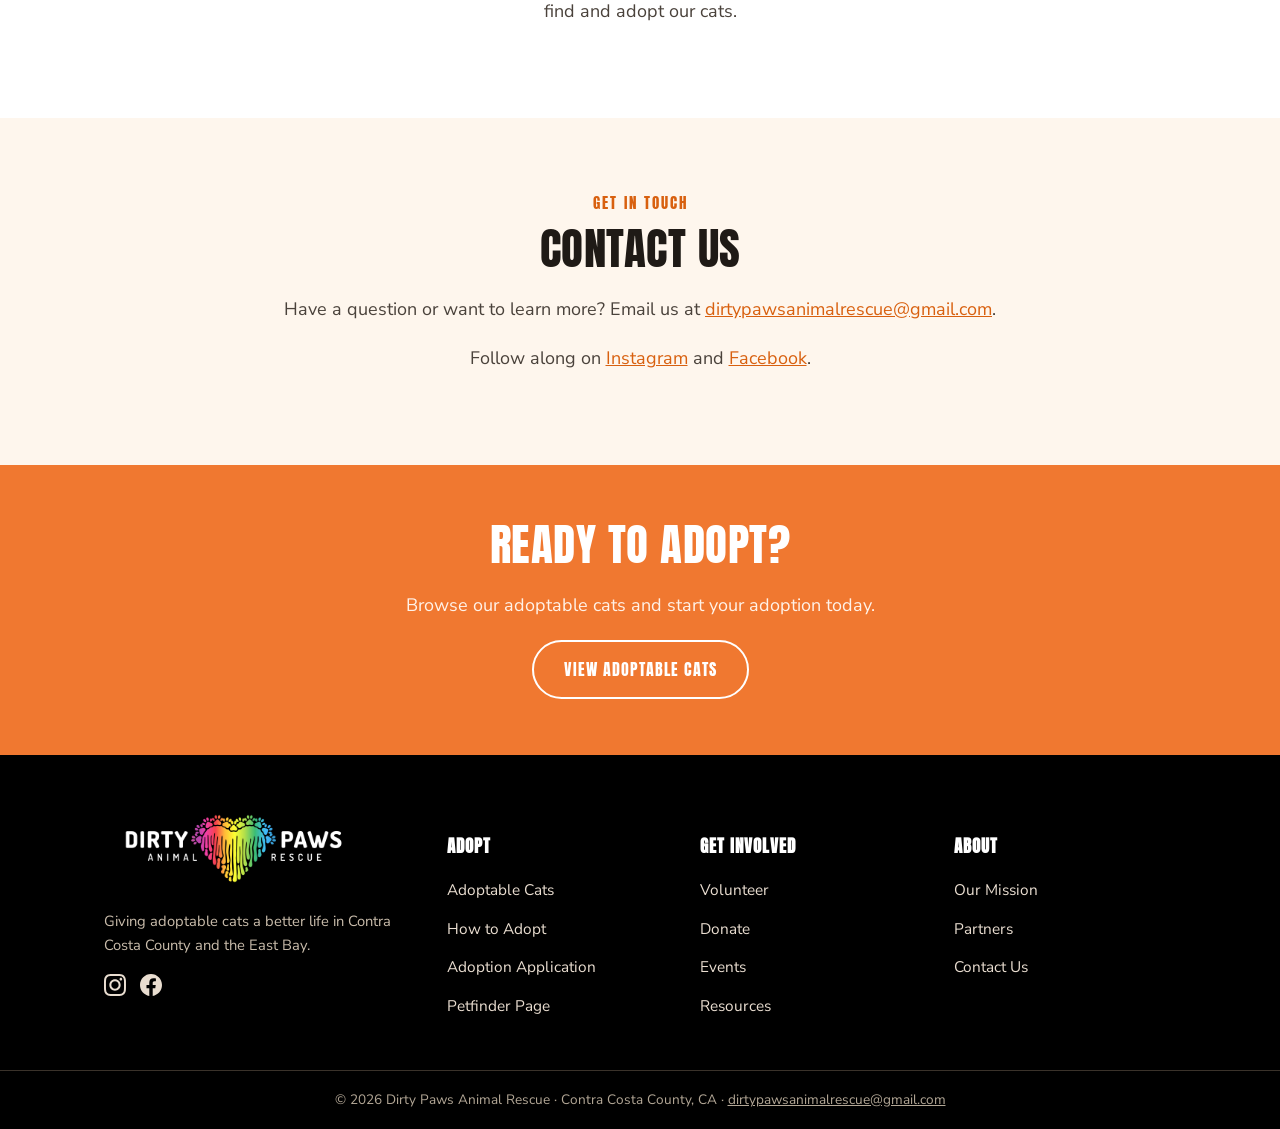
==== commit 222a0e0e: "Footer logo: remove white-out filter so colored lockup renders; size up to 84px" ====
--- a/about/index.html
+++ b/about/index.html
@@ -14,7 +14,7 @@
   <link rel="preconnect" href="https://fonts.googleapis.com">
   <link rel="preconnect" href="https://fonts.gstatic.com" crossorigin>
   <link href="https://fonts.googleapis.com/css2?family=Anton&family=Nunito+Sans:wght@400;600;700;900&display=swap" rel="stylesheet">
-  <link rel="stylesheet" href="../css/new-site.css?v=8">
+  <link rel="stylesheet" href="../css/new-site.css?v=9">
 </head>
 <body>
 
@@ -82,6 +82,6 @@
   </section>
 
   <footer id="site-footer"></footer>
-  <script src="../js/new-site.js?v=8"></script>
+  <script src="../js/new-site.js?v=9"></script>
 </body>
 </html>
--- a/css/new-site.css
+++ b/css/new-site.css
@@ -400,7 +400,7 @@
 .footer-col li { margin-bottom: 9px; }
 .footer-col a { color: #e9ddd0; text-decoration: none; font-size: 0.96rem; }
 .footer-col a:hover { color: var(--orange); }
-.footer-brand img { height: 60px; margin-bottom: 14px; filter: brightness(0) invert(1); }
+.footer-brand img { height: 84px; margin-bottom: 14px; }
 .footer-brand p { color: #c9bcab; font-size: 0.92rem; }
 .footer-social { display: flex; gap: 14px; margin-top: 6px; }
 .footer-social a { color: #e9ddd0; }
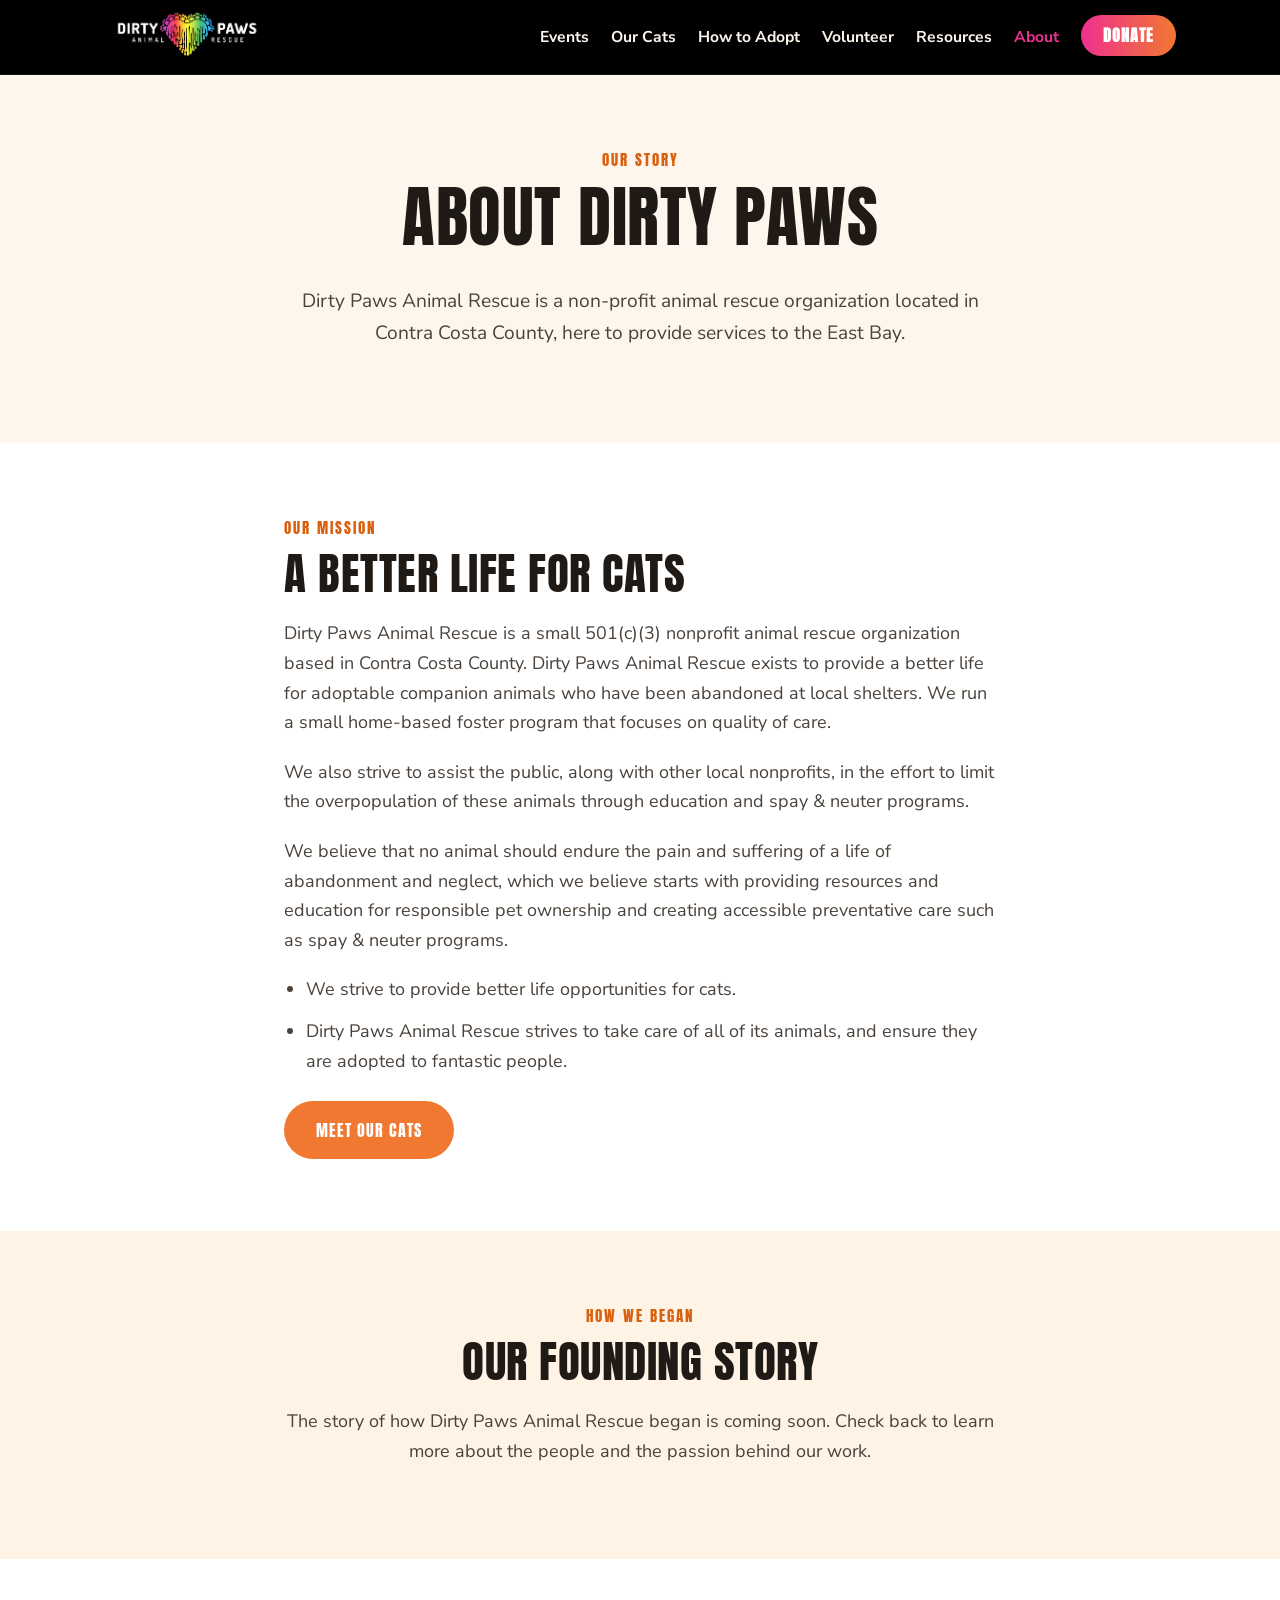
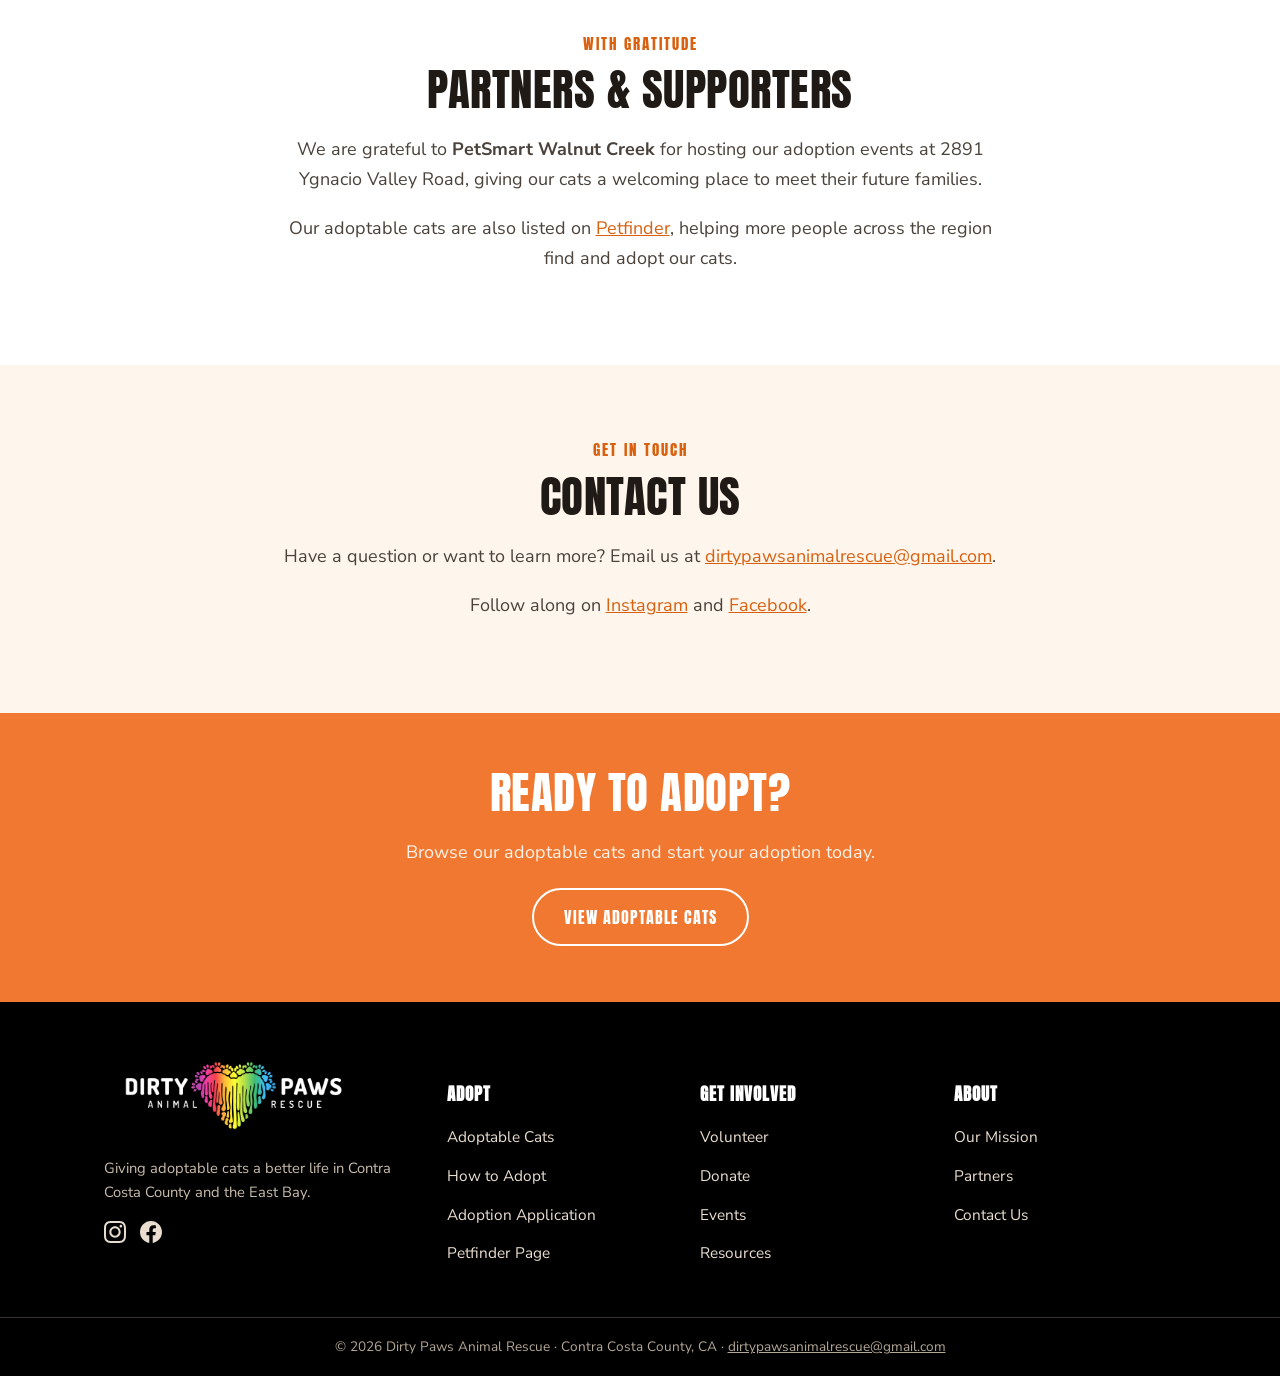
==== commit 3c396ba3: "Canonical mission text (from John): full version on About; foster-program fact on Volunteers; 501(c)" ====
--- a/about/index.html
+++ b/about/index.html
@@ -14,7 +14,7 @@
   <link rel="preconnect" href="https://fonts.googleapis.com">
   <link rel="preconnect" href="https://fonts.gstatic.com" crossorigin>
   <link href="https://fonts.googleapis.com/css2?family=Anton&family=Nunito+Sans:wght@400;600;700;900&display=swap" rel="stylesheet">
-  <link rel="stylesheet" href="../css/new-site.css?v=9">
+  <link rel="stylesheet" href="../css/new-site.css?v=10">
 </head>
 <body>
 
@@ -33,7 +33,9 @@
     <div class="container narrow">
       <div class="section-label">Our Mission</div>
       <h2>A Better Life for Cats</h2>
-      <p>Dirty Paws Animal Rescue exists to provide a better life for adoptable companion animals and to assist the public in the effort to limit the overpopulation of these animals through spay &amp; neuter programs.</p>
+      <p>Dirty Paws Animal Rescue is a small 501(c)(3) nonprofit animal rescue organization based in Contra Costa County. Dirty Paws Animal Rescue exists to provide a better life for adoptable companion animals who have been abandoned at local shelters. We run a small home-based foster program that focuses on quality of care.</p>
+      <p>We also strive to assist the public, along with other local nonprofits, in the effort to limit the overpopulation of these animals through education and spay &amp; neuter programs.</p>
+      <p>We believe that no animal should endure the pain and suffering of a life of abandonment and neglect, which we believe starts with providing resources and education for responsible pet ownership and creating accessible preventative care such as spay &amp; neuter programs.</p>
       <ul class="reciprocal" style="display:block;padding-left:1.2em;">
         <li style="margin-bottom:12px;">We strive to provide better life opportunities for cats.</li>
         <li>Dirty Paws Animal Rescue strives to take care of all of its animals, and ensure they are adopted to fantastic people.</li>
@@ -82,6 +84,6 @@
   </section>
 
   <footer id="site-footer"></footer>
-  <script src="../js/new-site.js?v=9"></script>
+  <script src="../js/new-site.js?v=10"></script>
 </body>
 </html>
